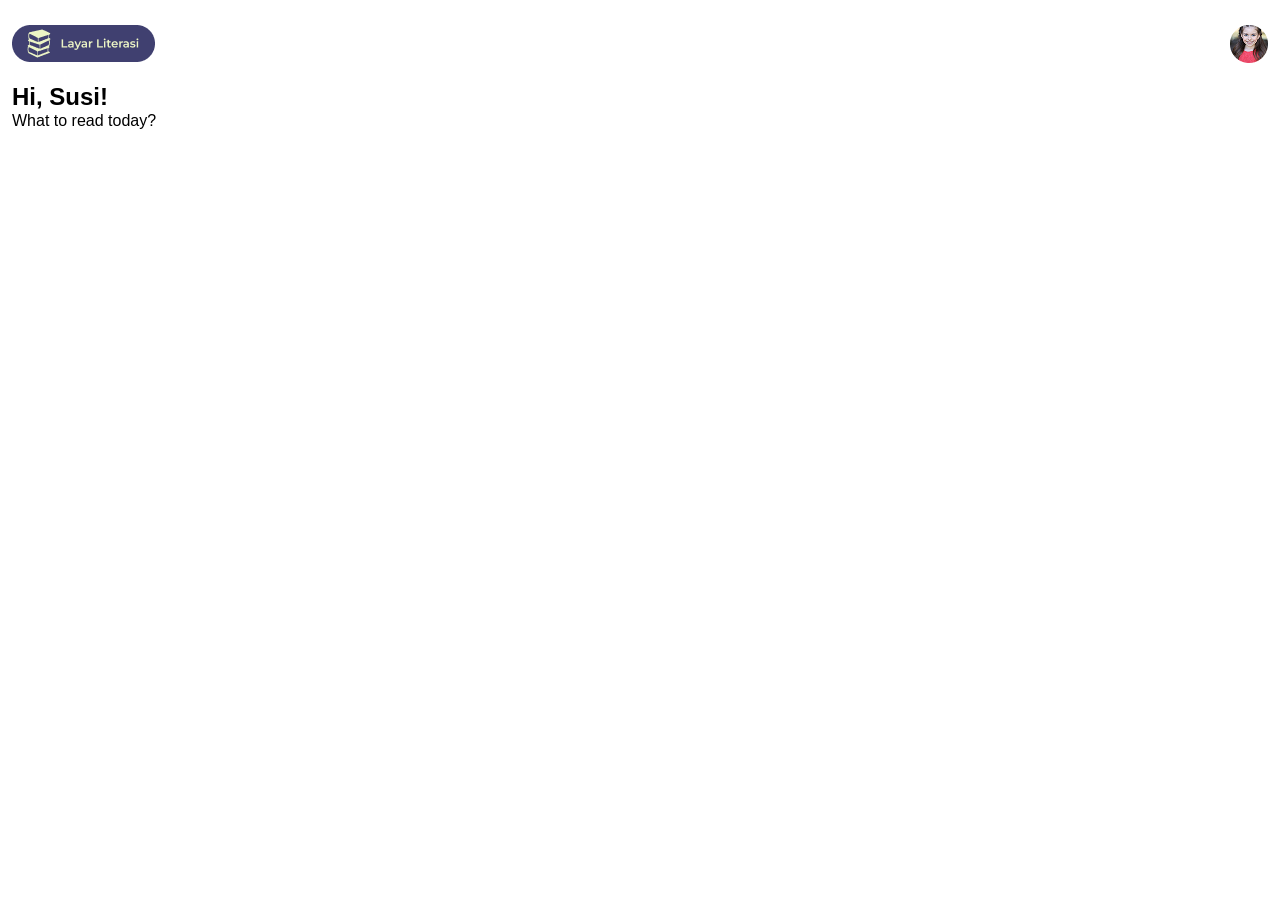
==== beranda.html @ 29eb40a5 "third commit" ====
<!DOCTYPE html>
<html>
  <head>
    <meta charset="UTF-8" />
    <meta name="viewport" content="width=device-width, initial-scale=1.0" />
    <link
      href="style.css"
      rel="stylesheet"
    />
    <title>
        Layar Literasi
    </title>
  </head>
  <body>
    <h1></h1>

    <div class="kotak">
        <div>
            <img src = "logolayar.png" alt="logo">
        </div>
            
        <div>
            <img src = "gambarorang.png" alt="profil">
        </div>
    </div>

    <div class="kotak2">
        <h2>Hi, Susi!</h2>
        <p>What to read today?</p>
    </div>
  </body>
</html>
---- style.css ----
*{
    font-family: sans-serif;
}

.kotak {
    display: flex;
    justify-content: space-between;
    padding: 4px;
}

.kotak2 {
    padding: 4px;
    line-height: 4px;
}
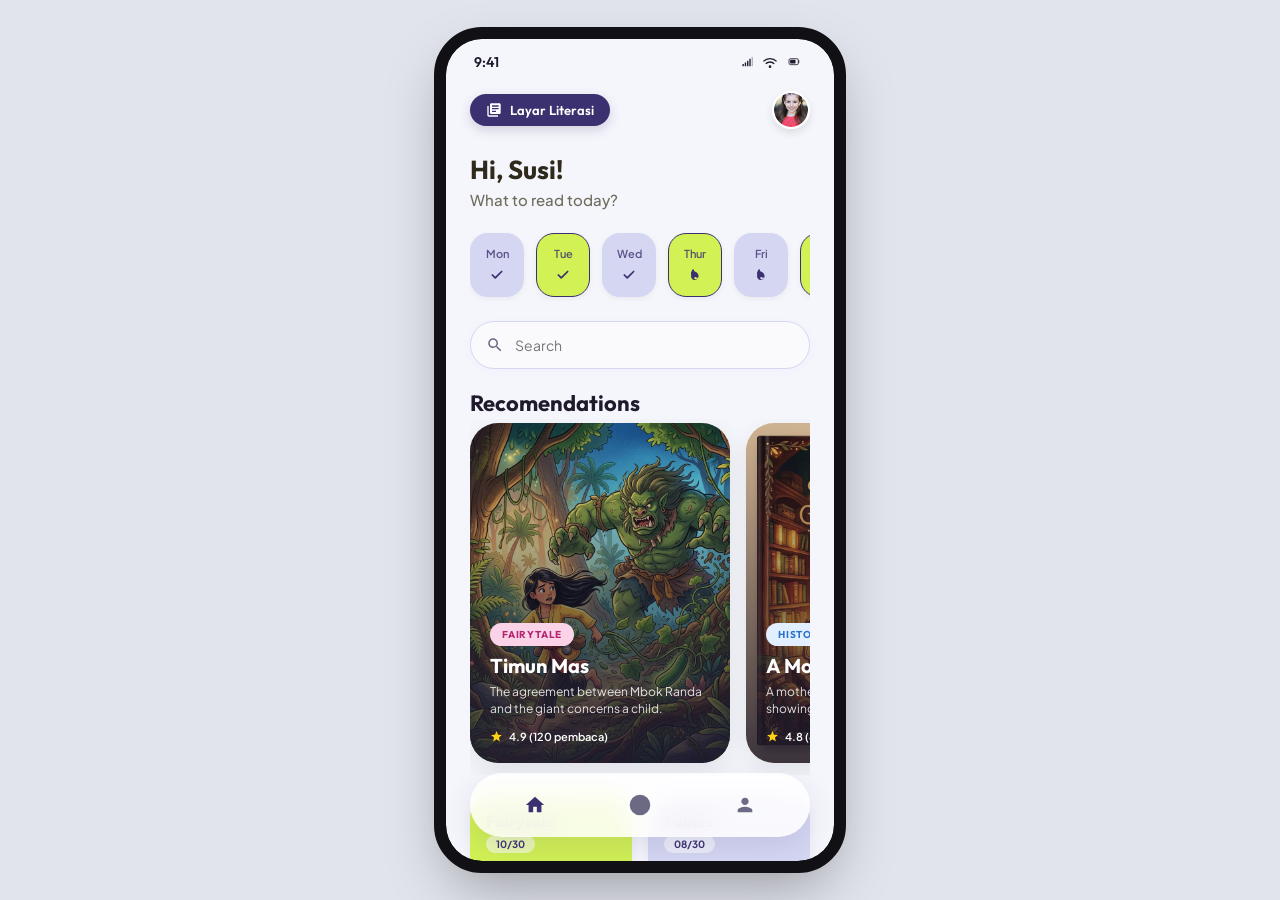
==== commit a08624fc: "Final Commit" ====
--- a/beranda.html
+++ b/beranda.html
@@ -1,32 +1,297 @@
 <!DOCTYPE html>
-<html>
-  <head>
-    <meta charset="UTF-8" />
-    <meta name="viewport" content="width=device-width, initial-scale=1.0" />
-    <link
-      href="style.css"
-      rel="stylesheet"
-    />
-    <title>
-        Layar Literasi
-    </title>
-  </head>
-  <body>
-    <h1></h1>
-
-    <div class="kotak">
-        <div>
-            <img src = "logolayar.png" alt="logo">
+<html lang="id">
+<head>
+  <meta charset="UTF-8">
+  <meta name="viewport" content="width=device-width, initial-scale=1.0">
+  <title>Beranda - Layar Literasi</title>
+  <link rel="stylesheet" href="style.css">
+</head>
+<body>
+
+  <!-- Simulated Mobile Device Frame -->
+  <div class="phone-wrapper">
+    <div class="phone-content">
+      
+      <!-- Simulated Status Bar -->
+      <div class="status-bar">
+        <span class="time">9:41</span>
+        <div class="right-icons">
+          <!-- Connection Bars -->
+          <svg viewBox="0 0 24 24" style="width: 17px; height: 11px;">
+            <rect x="1" y="15" width="3" height="5" rx="0.5" />
+            <rect x="6" y="12" width="3" height="8" rx="0.5" />
+            <rect x="11" y="8" width="3" height="12" rx="0.5" />
+            <rect x="16" y="4" width="3" height="16" rx="0.5" />
+            <rect x="21" y="0" width="3" height="20" rx="0.5" opacity="0.3" />
+          </svg>
+          <!-- Wifi Signal -->
+          <svg viewBox="0 0 24 24" style="width: 16px; height: 16px;">
+            <path d="M12 21a2 2 0 1 1 0-4 2 2 0 0 1 0 4zm7.07-7.07a10 10 0 0 0-14.14 0l1.41 1.41a8 8 0 0 1 11.32 0l1.41-1.41zm3.54-3.54a15 15 0 0 0-21.22 0l1.42 1.42a13 13 0 0 1 18.38 0l1.42-1.42z" />
+          </svg>
+          <!-- Battery Status -->
+          <svg viewBox="0 0 24 24" style="width: 22px; height: 13px;">
+            <rect x="1" y="5" width="17" height="11" rx="2.5" fill="none" stroke="currentColor" stroke-width="1.5" />
+            <rect x="3" y="7" width="10" height="7" rx="1.2" fill="currentColor" />
+            <path d="M19 8.5v4" stroke="currentColor" stroke-width="1.5" stroke-linecap="round" />
+          </svg>
         </div>
-            
-        <div>
-            <img src = "gambarorang.png" alt="profil">
-        </div>
+      </div>
+
+      <!-- App Main Content Container -->
+      <div class="app-container">
+        
+        <!-- Header -->
+        <header class="app-header">
+          <div class="logo-chip">
+            <!-- Stack of books SVG icon -->
+            <svg viewBox="0 0 24 24">
+              <path d="M4 6H2v14c0 1.1.9 2 2 2h14v-2H4V6zm16-4H8c-1.1 0-2 .9-2 2v12c0 1.1.9 2 2 2h12c1.1 0 2-.9 2-2V4c0-1.1-.9-2-2-2zm-1 9H9V9h10v2zm-4 4H9v-2h6v2zm4-8H9V5h10v2z"/>
+            </svg>
+            <span>Layar Literasi</span>
+          </div>
+          <img src="gambarorang.png" alt="Profil Susi" class="profile-avatar">
+        </header>
+
+        <!-- Greetings Section -->
+        <section class="greetings">
+          <h1>Hi, Susi!</h1>
+          <p>What to read today?</p>
+        </section>
+
+        <!-- Days Streak/Tracker Section -->
+        <section class="days-tracker">
+          <!-- Mon -->
+          <div class="day-chip lavender">
+            <span class="day-name">Mon</span>
+            <div class="day-icon">
+              <svg viewBox="0 0 24 24" fill="none" stroke="currentColor" stroke-width="3" stroke-linecap="round" stroke-linejoin="round">
+                <polyline points="20 6 9 17 4 12" />
+              </svg>
+            </div>
+          </div>
+          <!-- Tue -->
+          <div class="day-chip lime">
+            <span class="day-name">Tue</span>
+            <div class="day-icon">
+              <svg viewBox="0 0 24 24" fill="none" stroke="currentColor" stroke-width="3" stroke-linecap="round" stroke-linejoin="round">
+                <polyline points="20 6 9 17 4 12" />
+              </svg>
+            </div>
+          </div>
+          <!-- Wed -->
+          <div class="day-chip lavender">
+            <span class="day-name">Wed</span>
+            <div class="day-icon">
+              <svg viewBox="0 0 24 24" fill="none" stroke="currentColor" stroke-width="3" stroke-linecap="round" stroke-linejoin="round">
+                <polyline points="20 6 9 17 4 12" />
+              </svg>
+            </div>
+          </div>
+          <!-- Thur -->
+          <div class="day-chip lime">
+            <span class="day-name">Thur</span>
+            <div class="day-icon">
+              <svg viewBox="0 0 24 24" fill="currentColor">
+                <path d="M17.66 11.57c-.77-2-2.21-3.58-3.97-4.52a8.55 8.55 0 0 0-2.3-1.07C10.74 5.3 10 4.18 10 3a1 1 0 0 0-1.74-.69c-.43.47-.84 1-1.2 1.57C5.39 6.5 4.67 9.11 5.39 11.66c.03.11.07.22.11.33A6.5 6.5 0 1 0 17.66 11.57zm-6.28 7.37c-.37-.36-.62-.86-.62-1.4 0-1.12.91-2.03 2.03-2.03.55 0 1.05.22 1.41.59.39.4.92.65 1.5.65a2.12 2.12 0 0 0 2.11-2.12c0-1.03-.49-1.95-1.25-2.54a5.16 5.16 0 0 1 1 3.29c-.04.47-.13.92-.28 1.35a4.49 4.49 0 0 1-5.9 2.21z" />
+              </svg>
+            </div>
+          </div>
+          <!-- Fri -->
+          <div class="day-chip lavender">
+            <span class="day-name">Fri</span>
+            <div class="day-icon">
+              <svg viewBox="0 0 24 24" fill="currentColor">
+                <path d="M17.66 11.57c-.77-2-2.21-3.58-3.97-4.52a8.55 8.55 0 0 0-2.3-1.07C10.74 5.3 10 4.18 10 3a1 1 0 0 0-1.74-.69c-.43.47-.84 1-1.2 1.57C5.39 6.5 4.67 9.11 5.39 11.66c.03.11.07.22.11.33A6.5 6.5 0 1 0 17.66 11.57zm-6.28 7.37c-.37-.36-.62-.86-.62-1.4 0-1.12.91-2.03 2.03-2.03.55 0 1.05.22 1.41.59.39.4.92.65 1.5.65a2.12 2.12 0 0 0 2.11-2.12c0-1.03-.49-1.95-1.25-2.54a5.16 5.16 0 0 1 1 3.29c-.04.47-.13.92-.28 1.35a4.49 4.49 0 0 1-5.9 2.21z" />
+              </svg>
+            </div>
+          </div>
+          <!-- Sat -->
+          <div class="day-chip lime">
+            <span class="day-name">Sat</span>
+            <div class="day-icon">
+              <svg viewBox="0 0 24 24" fill="currentColor">
+                <path d="M17.66 11.57c-.77-2-2.21-3.58-3.97-4.52a8.55 8.55 0 0 0-2.3-1.07C10.74 5.3 10 4.18 10 3a1 1 0 0 0-1.74-.69c-.43.47-.84 1-1.2 1.57C5.39 6.5 4.67 9.11 5.39 11.66c.03.11.07.22.11.33A6.5 6.5 0 1 0 17.66 11.57zm-6.28 7.37c-.37-.36-.62-.86-.62-1.4 0-1.12.91-2.03 2.03-2.03.55 0 1.05.22 1.41.59.39.4.92.65 1.5.65a2.12 2.12 0 0 0 2.11-2.12c0-1.03-.49-1.95-1.25-2.54a5.16 5.16 0 0 1 1 3.29c-.04.47-.13.92-.28 1.35a4.49 4.49 0 0 1-5.9 2.21z" />
+              </svg>
+            </div>
+          </div>
+        </section>
+
+        <!-- Search Bar Section -->
+        <section class="search-container">
+          <svg viewBox="0 0 24 24">
+            <path d="M15.5 14h-.79l-.28-.27C15.41 12.59 16 11.11 16 9.5 16 5.91 13.09 3 9.5 3S3 5.91 3 9.5 5.91 16 9.5 16c1.61 0 3.09-.59 4.23-1.57l.27.28v.79l5 4.99L20.49 19l-4.99-5zm-6 0C7.01 14 5 11.99 5 9.5S7.01 5 9.5 5 14 7.01 14 9.5 11.99 14 9.5 14z" />
+          </svg>
+          <input type="text" class="search-input" placeholder="Search">
+        </section>
+
+        <!-- Recommendations Section -->
+        <section class="recommendations-section">
+          <h2 class="section-title">Recomendations</h2>
+          <div class="recommendations-carousel">
+            <!-- Book 1 -->
+            <div class="book-card">
+              <img src="timun_mas.png" alt="Cover Timun Mas" class="cover-img">
+              <div class="card-overlay">
+                <span class="tag fairytale">Fairytale</span>
+                <h3>Timun Mas</h3>
+                <p class="description">The agreement between Mbok Randa and the giant concerns a child.</p>
+                <div class="rating-row">
+                  <svg viewBox="0 0 24 24">
+                    <path d="M12 17.27L18.18 21l-1.64-7.03L22 9.24l-7.19-.61L12 2 9.19 8.63 2 9.24l5.46 4.73L5.82 21z" />
+                  </svg>
+                  <span>4.9 (120 pembaca)</span>
+                </div>
+              </div>
+            </div>
+            <!-- Book 2 -->
+            <div class="book-card">
+              <img src="mothers_love.png" alt="Cover A Mother's Love" class="cover-img">
+              <div class="card-overlay">
+                <span class="tag history">History</span>
+                <h3>A Mother's Love</h3>
+                <p class="description">A mother overcomes hardship, showing her child the true meaning of warmth.</p>
+                <div class="rating-row">
+                  <svg viewBox="0 0 24 24">
+                    <path d="M12 17.27L18.18 21l-1.64-7.03L22 9.24l-7.19-.61L12 2 9.19 8.63 2 9.24l5.46 4.73L5.82 21z" />
+                  </svg>
+                  <span>4.8 (85 pembaca)</span>
+                </div>
+              </div>
+            </div>
+          </div>
+        </section>
+
+        <!-- Categories Grid Section -->
+        <section class="categories-section">
+          <div class="categories-grid">
+            <!-- Card 1 -->
+            <div class="category-card green">
+              <div class="card-top">
+                <h4>Fairytale</h4>
+                <span class="progress-pill">10/30</span>
+              </div>
+              <button class="btn-start">Start</button>
+            </div>
+            <!-- Card 2 -->
+            <div class="category-card lavender">
+              <div class="card-top">
+                <h4>Fables</h4>
+                <span class="progress-pill">08/30</span>
+              </div>
+              <button class="btn-start">Start</button>
+            </div>
+            <!-- Card 3 -->
+            <div class="category-card lavender">
+              <div class="card-top">
+                <h4>History</h4>
+                <span class="progress-pill">00/30</span>
+              </div>
+              <button class="btn-start">Start</button>
+            </div>
+            <!-- Card 4 -->
+            <div class="category-card green">
+              <div class="card-top">
+                <h4>Tech</h4>
+                <span class="progress-pill">00/30</span>
+              </div>
+              <button class="btn-start">Start</button>
+            </div>
+            <!-- Card 5 -->
+            <div class="category-card green">
+              <div class="card-top">
+                <h4>Life</h4>
+                <span class="progress-pill">00/30</span>
+              </div>
+              <button class="btn-start">Start</button>
+            </div>
+            <!-- Card 6 -->
+            <div class="category-card lavender">
+              <div class="card-top">
+                <h4>Science</h4>
+                <span class="progress-pill">00/30</span>
+              </div>
+              <button class="btn-start">Start</button>
+            </div>
+          </div>
+        </section>
+
+        <!-- Extra Bottom Recommendations Section to emulate mockup scroll tail -->
+        <section class="recommendations-section">
+          <h2 class="section-title">Recomendations</h2>
+        </section>
+
+      </div>
     </div>
 
-    <div class="kotak2">
-        <h2>Hi, Susi!</h2>
-        <p>What to read today?</p>
-    </div>
-  </body>
+    <!-- Floating Bottom Navigation Bar (Fixed at the bottom of phone-wrapper) -->
+    <nav class="bottom-nav">
+      <!-- Home (Active) -->
+      <div class="nav-item active">
+        <svg viewBox="0 0 24 24">
+          <path d="M10 20v-6h4v6h5v-8h3L12 3 2 12h3v8z" />
+        </svg>
+      </div>
+      <!-- Goal/Target -->
+      <div class="nav-item">
+        <svg viewBox="0 0 24 24" fill="none" stroke="currentColor" stroke-width="2.5" stroke-linecap="round"
+          stroke-linejoin="round">
+          <circle cx="12" cy="12" r="10"></circle>
+          <circle cx="12" cy="12" r="6"></circle>
+          <circle cx="12" cy="12" r="2"></circle>
+        </svg>
+      </div>
+      <!-- Profile -->
+      <div class="nav-item">
+        <svg viewBox="0 0 24 24">
+          <path d="M12 12c2.21 0 4-1.79 4-4s-1.79-4-4-4-4 1.79-4 4 1.79 4 4 4zm0 2c-2.67 0-8 1.34-8 4v2h16v-2c0-2.66-5.33-4-8-4z" />
+        </svg>
+      </div>
+    </nav>
+  </div>
+
+  <script>
+    const sliders = document.querySelectorAll('.days-tracker, .recommendations-carousel');
+
+    sliders.forEach(slider => {
+      let isDown = false;
+      let startX;
+      let scrollLeft;
+
+      slider.addEventListener('mousedown', (e) => {
+        isDown = true;
+        slider.style.cursor = 'grabbing';
+        startX = e.pageX - slider.offsetLeft;
+        scrollLeft = slider.scrollLeft;
+        
+        // Temporarily disable scroll-snap on drag to prevent jitter
+        if (slider.classList.contains('recommendations-carousel')) {
+          slider.style.scrollSnapType = 'none';
+        }
+      });
+
+      slider.addEventListener('mouseleave', () => {
+        isDown = false;
+        slider.style.cursor = 'grab';
+      });
+
+      slider.addEventListener('mouseup', () => {
+        isDown = false;
+        slider.style.cursor = 'grab';
+        
+        // Re-enable scroll-snap on mouse release
+        if (slider.classList.contains('recommendations-carousel')) {
+          slider.style.scrollSnapType = 'x mandatory';
+        }
+      });
+
+      slider.addEventListener('mousemove', (e) => {
+        if (!isDown) return;
+        e.preventDefault();
+        const x = e.pageX - slider.offsetLeft;
+        const walk = (x - startX) * 2; // scroll speed multiplier
+        slider.scrollLeft = scrollLeft - walk;
+      });
+    });
+  </script>
+</body>
 </html>
--- a/style.css
+++ b/style.css
@@ -1,14 +1,575 @@
-*{
-    font-family: sans-serif;
-}
-
-.kotak {
-    display: flex;
-    justify-content: space-between;
-    padding: 4px;
-}
-
-.kotak2 {
-    padding: 4px;
-    line-height: 4px;
+@import url('https://fonts.googleapis.com/css2?family=Outfit:wght@400;500;600;700&family=Plus+Jakarta+Sans:wght@400;500;600;700&display=swap');
+
+:root {
+  --bg-app: #F5F6FC;
+  --bg-frame: #111115;
+  --primary-purple: #3C3170;
+  --primary-purple-hover: #2F2659;
+  --accent-lime: #D2F154;
+  --accent-lime-hover: #C0DE40;
+  --accent-lavender: #D5D7F2;
+  --accent-lavender-hover: #C5C7E2;
+
+  --tag-fairytale: #FBD3E9;
+  --tag-fairytale-text: #B42571;
+  --tag-history: #E2EFFE;
+  --tag-history-text: #2B73C9;
+
+  --text-dark: #1F1B2C;
+  --text-muted: #6C6A84;
+  --text-light: #FFFFFF;
+
+  --font-title: 'Outfit', -apple-system, BlinkMacSystemFont, 'Segoe UI', Roboto, sans-serif;
+  --font-body: 'Plus Jakarta Sans', -apple-system, BlinkMacSystemFont, 'Segoe UI', Roboto, sans-serif;
+}
+
+* {
+  box-sizing: border-box;
+  margin: 0;
+  padding: 0;
+  -webkit-tap-highlight-color: transparent;
+}
+
+body {
+  background-color: #E2E4ED;
+  font-family: var(--font-body);
+  color: var(--text-dark);
+  min-height: 100vh;
+  display: flex;
+  justify-content: center;
+  align-items: center;
+  padding: 20px;
+  overflow-x: hidden;
+}
+
+/* Simulated Mobile Device Frame */
+.phone-wrapper {
+  background-color: var(--bg-frame);
+  border: 12px solid var(--bg-frame);
+  border-radius: 48px;
+  box-shadow: 0 25px 60px -15px rgba(0, 0, 0, 0.35),
+    0 0 0 1px rgba(255, 255, 255, 0.05) inset;
+  width: 412px;
+  height: 846px;
+  position: relative;
+  overflow: hidden;
+  display: flex;
+  flex-direction: column;
+  transition: all 0.3s cubic-bezier(0.4, 0, 0.2, 1);
+}
+
+/* Content Container inside Phone */
+.phone-content {
+  background-color: var(--bg-app);
+  width: 100%;
+  height: 100%;
+  border-radius: 36px;
+  overflow-y: auto;
+  overflow-x: hidden;
+  display: flex;
+  flex-direction: column;
+  position: relative;
+  scrollbar-width: none;
+  /* Hide scrollbar for Firefox */
+}
+
+.phone-content::-webkit-scrollbar {
+  display: none;
+  /* Hide scrollbar for Chrome/Safari */
+}
+
+/* Simulated Status Bar */
+.status-bar {
+  display: flex;
+  justify-content: space-between;
+  align-items: center;
+  padding: 14px 28px 8px;
+  font-family: var(--font-title);
+  font-weight: 600;
+  font-size: 14px;
+  color: var(--text-dark);
+  background-color: var(--bg-app);
+  position: sticky;
+  top: 0;
+  z-index: 10;
+  user-select: none;
+}
+
+.status-bar .right-icons {
+  display: flex;
+  align-items: center;
+  gap: 6px;
+}
+
+.status-bar svg {
+  width: 17px;
+  height: 17px;
+  fill: var(--text-dark);
+}
+
+/* App Layout Structure */
+.app-container {
+  padding: 12px 24px 100px;
+  /* Extra bottom padding for floating nav */
+  display: flex;
+  flex-direction: column;
+  gap: 20px;
+}
+
+/* Header Section */
+header.app-header {
+  display: flex;
+  justify-content: space-between;
+  align-items: center;
+}
+
+.logo-chip {
+  background-color: var(--primary-purple);
+  color: var(--text-light);
+  display: flex;
+  align-items: center;
+  gap: 8px;
+  padding: 8px 16px;
+  border-radius: 20px;
+  font-family: var(--font-title);
+  font-weight: 600;
+  font-size: 13px;
+  box-shadow: 0 4px 12px rgba(60, 49, 112, 0.2);
+}
+
+.logo-chip svg {
+  width: 16px;
+  height: 16px;
+  fill: currentColor;
+}
+
+.profile-avatar {
+  width: 38px;
+  height: 38px;
+  border-radius: 50%;
+  object-fit: cover;
+  border: 2px solid white;
+  box-shadow: 0 4px 8px rgba(0, 0, 0, 0.1);
+  cursor: pointer;
+  transition: transform 0.2s;
+}
+
+.profile-avatar:hover {
+  transform: scale(1.08);
+}
+
+/* Greeting Section */
+.greetings {
+  margin-top: 4px;
+}
+
+.greetings h1 {
+  font-family: var(--font-title);
+  font-size: 26px;
+  font-weight: 700;
+  color: #2F2A1C;
+  /* Dark olive-brown tint */
+  margin-bottom: 4px;
+}
+
+.greetings p {
+  font-size: 15px;
+  color: #6E6C5C;
+  /* Medium olive-grey */
+  font-weight: 500;
+}
+
+/* Horizontal Days Tracker */
+.days-tracker {
+  display: flex;
+  gap: 12px;
+  overflow-x: auto;
+  padding: 4px 0;
+  scrollbar-width: none;
+  cursor: grab;
+  user-select: none;
+  -webkit-user-select: none;
+}
+
+.days-tracker:active {
+  cursor: grabbing;
+}
+
+.days-tracker::-webkit-scrollbar {
+  display: none;
+}
+
+.day-chip {
+  flex: 0 0 54px;
+  height: 64px;
+  border-radius: 18px;
+  display: flex;
+  flex-direction: column;
+  justify-content: center;
+  align-items: center;
+  gap: 6px;
+  cursor: pointer;
+  transition: all 0.2s cubic-bezier(0.4, 0, 0.2, 1);
+  box-shadow: 0 2px 6px rgba(0, 0, 0, 0.05);
+}
+
+.day-chip span.day-name {
+  font-size: 11px;
+  font-weight: 600;
+  opacity: 0.8;
+}
+
+.day-chip .day-icon {
+  width: 18px;
+  height: 18px;
+  display: flex;
+  align-items: center;
+  justify-content: center;
+}
+
+.day-chip svg {
+  width: 14px;
+  height: 14px;
+}
+
+/* Color states for day chips */
+.day-chip.lavender {
+  background-color: var(--accent-lavender);
+  color: var(--primary-purple);
+}
+
+.day-chip.lavender:hover {
+  background-color: var(--accent-lavender-hover);
+  transform: translateY(-2px);
+}
+
+.day-chip.lime {
+  background-color: var(--accent-lime);
+  color: var(--primary-purple);
+  border: 1.5px solid var(--primary-purple);
+}
+
+.day-chip.lime:hover {
+  background-color: var(--accent-lime-hover);
+  transform: translateY(-2px);
+}
+
+/* Search Bar */
+.search-container {
+  position: relative;
+  width: 100%;
+}
+
+.search-input {
+  width: 100%;
+  padding: 14px 16px 14px 44px;
+  border-radius: 24px;
+  border: 1px solid var(--accent-lavender);
+  background-color: #FAFAFD;
+  font-family: var(--font-body);
+  font-size: 14px;
+  color: var(--text-dark);
+  outline: none;
+  transition: all 0.2s;
+  box-shadow: 0 2px 8px rgba(213, 215, 242, 0.15);
+}
+
+.search-input:focus {
+  border-color: var(--primary-purple);
+  background-color: #FFFFFF;
+  box-shadow: 0 4px 12px rgba(60, 49, 112, 0.1);
+}
+
+.search-container svg {
+  position: absolute;
+  left: 16px;
+  top: 50%;
+  transform: translateY(-50%);
+  width: 18px;
+  height: 18px;
+  fill: var(--text-muted);
+  pointer-events: none;
+}
+
+/* Section Headings */
+.section-title {
+  font-family: var(--font-title);
+  font-size: 22px;
+  font-weight: 700;
+  color: var(--text-dark);
+  margin-bottom: 2px;
+}
+
+/* Recommendations Carousel */
+.recommendations-carousel {
+  display: flex;
+  gap: 16px;
+  overflow-x: auto;
+  padding: 4px 0 12px;
+  scrollbar-width: none;
+  scroll-snap-type: x mandatory;
+  cursor: grab;
+  user-select: none;
+  -webkit-user-select: none;
+}
+
+.recommendations-carousel:active {
+  cursor: grabbing;
+}
+
+.recommendations-carousel::-webkit-scrollbar {
+  display: none;
+}
+
+.book-card {
+  flex: 0 0 260px;
+  height: 340px;
+  border-radius: 28px;
+  overflow: hidden;
+  position: relative;
+  cursor: pointer;
+  scroll-snap-align: start;
+  box-shadow: 0 8px 24px rgba(0, 0, 0, 0.08);
+  transition: transform 0.2s;
+}
+
+.book-card:hover {
+  transform: translateY(-4px);
+}
+
+.book-card .cover-img {
+  width: 100%;
+  height: 100%;
+  object-fit: cover;
+  position: absolute;
+  top: 0;
+  left: 0;
+  z-index: 1;
+  pointer-events: none;
+  -webkit-user-drag: none;
+}
+
+.book-card .card-overlay {
+  position: absolute;
+  top: 0;
+  left: 0;
+  width: 100%;
+  height: 100%;
+  background: linear-gradient(to bottom, rgba(31, 27, 44, 0.1) 0%, rgba(31, 27, 44, 0.4) 40%, rgba(31, 27, 44, 0.85) 100%);
+  z-index: 2;
+  display: flex;
+  flex-direction: column;
+  justify-content: flex-end;
+  padding: 20px;
+  color: var(--text-light);
+}
+
+.book-card .tag {
+  align-self: flex-start;
+  font-family: var(--font-title);
+  font-weight: 700;
+  font-size: 10px;
+  letter-spacing: 0.8px;
+  padding: 5px 12px;
+  border-radius: 12px;
+  margin-bottom: 8px;
+  text-transform: uppercase;
+}
+
+.book-card .tag.fairytale {
+  background-color: var(--tag-fairytale);
+  color: var(--tag-fairytale-text);
+}
+
+.book-card .tag.history {
+  background-color: var(--tag-history);
+  color: var(--tag-history-text);
+}
+
+.book-card h3 {
+  font-family: var(--font-title);
+  font-size: 20px;
+  font-weight: 700;
+  margin-bottom: 6px;
+  line-height: 1.2;
+}
+
+.book-card p.description {
+  font-size: 12px;
+  opacity: 0.85;
+  margin-bottom: 12px;
+  white-space: normal;
+  display: -webkit-box;
+  -webkit-line-clamp: 2;
+  -webkit-box-orient: vertical;
+  overflow: hidden;
+  line-height: 1.4;
+}
+
+.book-card .rating-row {
+  display: flex;
+  align-items: center;
+  gap: 6px;
+  font-size: 11px;
+  font-weight: 600;
+}
+
+.book-card .rating-row svg {
+  width: 13px;
+  height: 13px;
+  fill: #FFD214;
+}
+
+/* Category Grid Section */
+.categories-grid {
+  display: grid;
+  grid-template-columns: repeat(2, 1fr);
+  gap: 16px;
+}
+
+.category-card {
+  border-radius: 24px;
+  padding: 16px;
+  display: flex;
+  flex-direction: column;
+  justify-content: space-between;
+  gap: 20px;
+  box-shadow: 0 4px 12px rgba(0, 0, 0, 0.04);
+  transition: all 0.2s;
+}
+
+.category-card:hover {
+  transform: translateY(-2px);
+}
+
+.category-card.green {
+  background-color: var(--accent-lime);
+}
+
+.category-card.lavender {
+  background-color: var(--accent-lavender);
+}
+
+.category-card .card-top {
+  display: flex;
+  flex-direction: column;
+  gap: 4px;
+}
+
+.category-card h4 {
+  font-family: var(--font-title);
+  font-size: 16px;
+  font-weight: 700;
+  color: var(--primary-purple);
+}
+
+.category-card .progress-pill {
+  align-self: flex-start;
+  background-color: rgba(255, 255, 255, 0.55);
+  color: var(--primary-purple);
+  padding: 3px 10px;
+  border-radius: 12px;
+  font-size: 10px;
+  font-weight: 700;
+}
+
+.category-card button.btn-start {
+  width: 100%;
+  background-color: var(--primary-purple);
+  color: var(--text-light);
+  border: none;
+  padding: 10px;
+  border-radius: 16px;
+  font-family: var(--font-title);
+  font-weight: 600;
+  font-size: 12px;
+  cursor: pointer;
+  transition: background-color 0.2s, transform 0.1s;
+}
+
+.category-card button.btn-start:hover {
+  background-color: var(--primary-purple-hover);
+}
+
+.category-card button.btn-start:active {
+  transform: scale(0.97);
+}
+
+/* Floating Bottom Navigation Bar */
+.bottom-nav {
+  position: absolute;
+  bottom: 24px;
+  left: 50%;
+  transform: translateX(-50%);
+  width: calc(100% - 48px);
+  max-width: 364px;
+  height: 64px;
+  background-color: rgba(255, 255, 255, 0.85);
+  backdrop-filter: blur(12px);
+  -webkit-backdrop-filter: blur(12px);
+  border-radius: 32px;
+  box-shadow: 0 10px 30px rgba(60, 49, 112, 0.12),
+    0 0 1px rgba(0, 0, 0, 0.05);
+  display: flex;
+  justify-content: space-around;
+  align-items: center;
+  padding: 0 12px;
+  z-index: 100;
+}
+
+.nav-item {
+  width: 44px;
+  height: 44px;
+  border-radius: 50%;
+  display: flex;
+  align-items: center;
+  justify-content: center;
+  cursor: pointer;
+  transition: all 0.2s;
+  color: var(--text-muted);
+}
+
+.nav-item svg {
+  width: 22px;
+  height: 22px;
+  fill: currentColor;
+  transition: fill 0.2s;
+}
+
+.nav-item.active {
+  color: var(--primary-purple);
+}
+
+.nav-item:hover:not(.active) {
+  color: var(--primary-purple);
+  background-color: rgba(60, 49, 112, 0.05);
+}
+
+/* --- Responsive Rules --- */
+@media (max-width: 480px) {
+  body {
+    padding: 0;
+    background-color: var(--bg-app);
+  }
+
+  .phone-wrapper {
+    width: 100vw;
+    height: 100vh;
+    border: none;
+    border-radius: 0;
+    box-shadow: none;
+  }
+
+  .phone-content {
+    border-radius: 0;
+  }
+
+  .status-bar {
+    padding: 16px 24px 8px;
+  }
+
+  .bottom-nav {
+    bottom: 16px;
+    width: calc(100% - 32px);
+  }
 }
